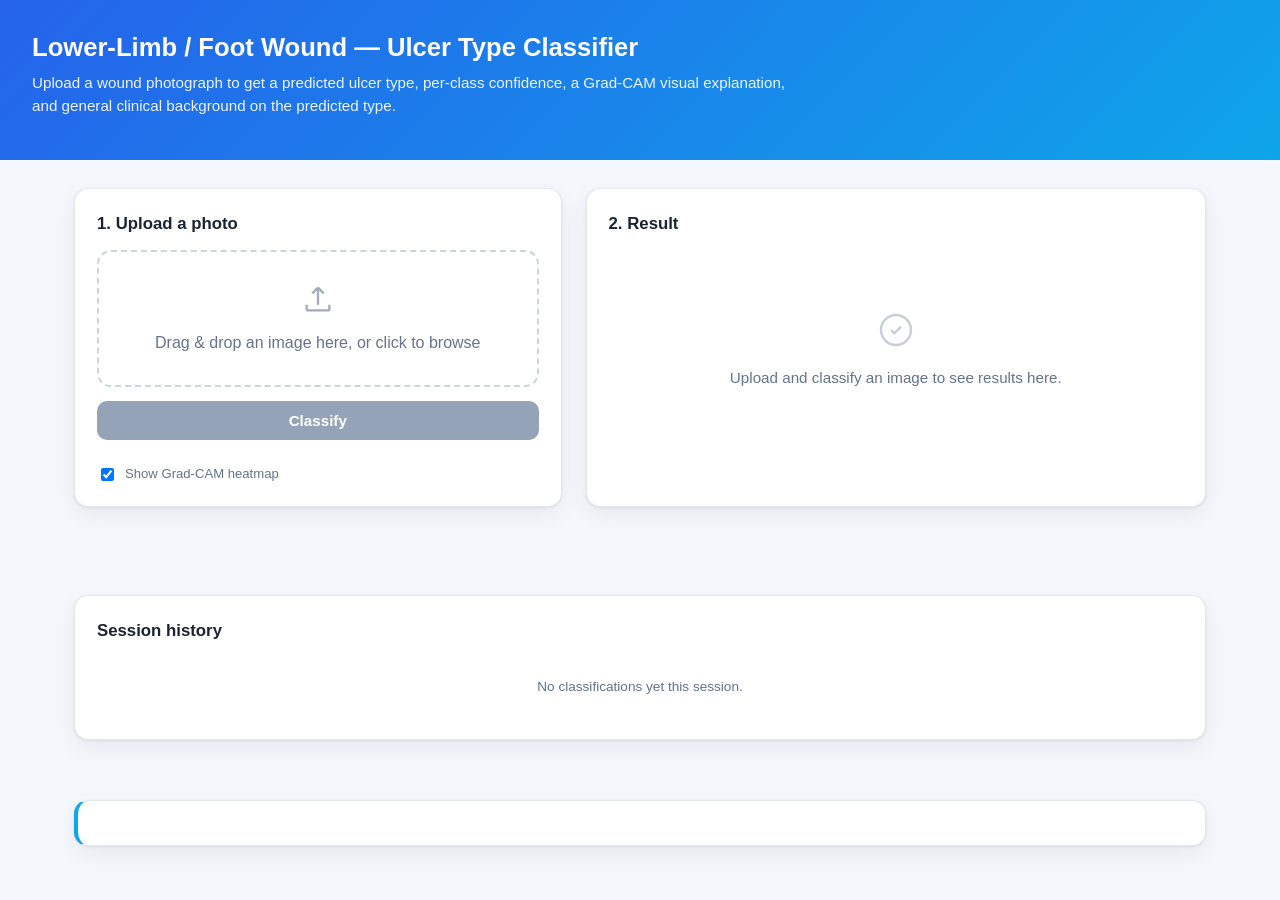
==== webapp/static/index.html @ a4d09da7 "Add inference web app (Flask) and Gradio quick-look UI inference_core.py holds the shared WoundClass" ====
<!doctype html>
<html lang="en">
<head>
<meta charset="utf-8">
<meta name="viewport" content="width=device-width, initial-scale=1">
<title>Wound Ulcer Type Classifier</title>
<link rel="stylesheet" href="style.css">
</head>
<body>

<div class="topbar">
  <h1>Lower-Limb / Foot Wound &mdash; Ulcer Type Classifier</h1>
  <p>Upload a wound photograph to get a predicted ulcer type, per-class confidence, a Grad-CAM
     visual explanation, and general clinical background on the predicted type.</p>
  <div class="badge-row" id="badgeRow"></div>
</div>

<div class="container">

  <div class="card">
    <h2>1. Upload a photo</h2>
    <div class="dropzone" id="dropzone">
      <svg width="34" height="34" viewBox="0 0 24 24" fill="none" stroke="currentColor" stroke-width="1.6">
        <path d="M12 16V4M12 4l-4 4M12 4l4 4"/><path d="M4 16v3a1 1 0 001 1h14a1 1 0 001-1v-3"/>
      </svg>
      <div>Drag &amp; drop an image here, or click to browse</div>
      <input type="file" id="fileInput" accept="image/*">
    </div>
    <div class="preview-wrap" id="previewWrap">
      <img id="previewImg" alt="preview">
    </div>
    <button class="btn btn-primary" id="classifyBtn" disabled>
      <span class="spinner" id="spinner"></span>
      <span id="classifyBtnText">Classify</span>
    </button>

    <div class="samples" id="samplesRow"></div>

    <div class="toggle-row">
      <input type="checkbox" id="camToggle" checked>
      <label for="camToggle">Show Grad-CAM heatmap</label>
    </div>
  </div>

  <div class="card">
    <h2>2. Result</h2>
    <div id="resultEmpty" class="result-empty">
      <svg width="40" height="40" viewBox="0 0 24 24" fill="none" stroke="currentColor" stroke-width="1.4">
        <circle cx="12" cy="12" r="9"/><path d="M9 12l2 2 4-4"/>
      </svg>
      <div>Upload and classify an image to see results here.</div>
    </div>
    <div id="resultContent" style="display:none;"></div>
  </div>

</div>

<div class="container" style="grid-template-columns: 1fr;">
  <div class="card">
    <h2>Session history</h2>
    <div class="history-list" id="historyList">
      <div class="history-empty">No classifications yet this session.</div>
    </div>
  </div>
</div>

<div class="disclaimer">
  <div class="card" id="disclaimerCard"></div>
</div>

<script src="script.js"></script>
</body>
</html>
---- webapp/static/style.css ----
:root {
  --bg: #f4f7fb;
  --surface: #ffffff;
  --border: #e2e8f0;
  --text: #1a2332;
  --text-muted: #64748b;
  --primary: #2563eb;
  --primary-dark: #1d4ed8;
  --accent: #0ea5e9;
  --warn-bg: #fff7ed;
  --warn-border: #fdba74;
  --warn-text: #9a3412;
  --danger: #dc2626;
  --success: #16a34a;
  --radius: 14px;
  --shadow: 0 1px 3px rgba(15, 23, 42, 0.08), 0 8px 24px rgba(15, 23, 42, 0.06);
  --venous: #7c3aed;
  --diabetic: #ea580c;
  --pressure: #0891b2;
  --surgical: #16a34a;
}

* { box-sizing: border-box; }

body {
  margin: 0;
  font-family: "Segoe UI", -apple-system, BlinkMacSystemFont, Roboto, sans-serif;
  background: var(--bg);
  color: var(--text);
  line-height: 1.5;
}

.topbar {
  background: linear-gradient(135deg, var(--primary) 0%, var(--accent) 100%);
  color: white;
  padding: 28px 32px;
}

.topbar h1 {
  margin: 0 0 6px 0;
  font-size: 1.6rem;
  font-weight: 700;
}

.topbar p {
  margin: 0;
  opacity: 0.92;
  font-size: 0.95rem;
  max-width: 780px;
}

.badge-row {
  display: flex;
  gap: 10px;
  margin-top: 14px;
  flex-wrap: wrap;
}

.badge {
  background: rgba(255, 255, 255, 0.18);
  border: 1px solid rgba(255, 255, 255, 0.35);
  border-radius: 999px;
  padding: 5px 14px;
  font-size: 0.82rem;
  font-weight: 600;
}

.container {
  max-width: 1180px;
  margin: 0 auto;
  padding: 28px 24px 60px;
  display: grid;
  grid-template-columns: 1.1fr 1.4fr;
  gap: 24px;
}

@media (max-width: 900px) {
  .container { grid-template-columns: 1fr; }
}

.card {
  background: var(--surface);
  border: 1px solid var(--border);
  border-radius: var(--radius);
  box-shadow: var(--shadow);
  padding: 22px;
}

.card h2 {
  margin: 0 0 14px 0;
  font-size: 1.05rem;
  font-weight: 700;
}

.dropzone {
  border: 2px dashed #cbd5e1;
  border-radius: var(--radius);
  padding: 30px 16px;
  text-align: center;
  cursor: pointer;
  transition: border-color 0.15s, background 0.15s;
  color: var(--text-muted);
}

.dropzone.dragover, .dropzone:hover {
  border-color: var(--primary);
  background: #eff6ff;
}

.dropzone svg { margin-bottom: 8px; opacity: 0.6; }

#fileInput { display: none; }

.preview-wrap {
  margin-top: 16px;
  display: none;
}

.preview-wrap img {
  width: 100%;
  border-radius: 10px;
  border: 1px solid var(--border);
  max-height: 320px;
  object-fit: contain;
  background: #0b1220;
}

.btn {
  display: inline-flex;
  align-items: center;
  gap: 8px;
  justify-content: center;
  border: none;
  border-radius: 10px;
  padding: 11px 20px;
  font-size: 0.95rem;
  font-weight: 600;
  cursor: pointer;
  transition: background 0.15s, transform 0.05s;
}

.btn:active { transform: scale(0.98); }
.btn-primary { background: var(--primary); color: white; width: 100%; margin-top: 14px; }
.btn-primary:hover { background: var(--primary-dark); }
.btn-primary:disabled { background: #94a3b8; cursor: not-allowed; }
.btn-ghost { background: transparent; color: var(--primary); border: 1px solid var(--border); }
.btn-ghost:hover { background: #f1f5f9; }
.btn-sm { padding: 6px 12px; font-size: 0.82rem; }

.samples {
  display: flex;
  gap: 8px;
  margin-top: 14px;
  flex-wrap: wrap;
}

.samples img {
  width: 52px;
  height: 52px;
  object-fit: cover;
  border-radius: 8px;
  border: 2px solid transparent;
  cursor: pointer;
  opacity: 0.85;
}

.samples img:hover { opacity: 1; border-color: var(--primary); }

.result-empty {
  color: var(--text-muted);
  text-align: center;
  padding: 60px 16px;
  font-size: 0.95rem;
}

.result-empty svg { opacity: 0.35; margin-bottom: 10px; }

.pred-header {
  display: flex;
  align-items: center;
  gap: 14px;
  margin-bottom: 18px;
}

.pred-dot {
  width: 14px; height: 14px; border-radius: 50%; flex-shrink: 0;
}

.pred-title { font-size: 1.25rem; font-weight: 700; }
.pred-confidence { color: var(--text-muted); font-size: 0.9rem; }

.uncertain-banner {
  background: var(--warn-bg);
  border: 1px solid var(--warn-border);
  color: var(--warn-text);
  border-radius: 10px;
  padding: 10px 14px;
  font-size: 0.85rem;
  margin-bottom: 16px;
}

.bar-row { margin-bottom: 10px; }
.bar-label {
  display: flex;
  justify-content: space-between;
  font-size: 0.82rem;
  margin-bottom: 4px;
  color: var(--text-muted);
}
.bar-track {
  background: #eef2f7;
  border-radius: 999px;
  height: 9px;
  overflow: hidden;
}
.bar-fill { height: 100%; border-radius: 999px; transition: width 0.4s ease; }

.images-row {
  display: grid;
  grid-template-columns: 1fr 1fr;
  gap: 10px;
  margin: 18px 0;
}
.images-row figure { margin: 0; }
.images-row img {
  width: 100%;
  border-radius: 10px;
  border: 1px solid var(--border);
}
.images-row figcaption {
  font-size: 0.75rem;
  color: var(--text-muted);
  text-align: center;
  margin-top: 4px;
}

.info-box {
  background: #f8fafc;
  border-radius: 10px;
  padding: 14px 16px;
  margin-top: 4px;
  font-size: 0.88rem;
}
.info-box ul { margin: 8px 0 0 18px; padding: 0; }
.info-box li { margin-bottom: 4px; }

.actions-row {
  display: flex;
  gap: 10px;
  margin-top: 16px;
}

.history-list {
  display: flex;
  flex-direction: column;
  gap: 8px;
  max-height: 360px;
  overflow-y: auto;
}

.history-item {
  display: flex;
  align-items: center;
  gap: 10px;
  padding: 8px;
  border-radius: 10px;
  cursor: pointer;
  border: 1px solid transparent;
}
.history-item:hover { background: #f1f5f9; border-color: var(--border); }
.history-item img {
  width: 42px; height: 42px; border-radius: 8px; object-fit: cover; flex-shrink: 0;
}
.history-item .meta { flex: 1; min-width: 0; }
.history-item .meta .name { font-weight: 600; font-size: 0.85rem; }
.history-item .meta .sub { font-size: 0.75rem; color: var(--text-muted); }
.history-empty { color: var(--text-muted); font-size: 0.85rem; text-align: center; padding: 20px 0; }

.disclaimer {
  max-width: 1180px;
  margin: 0 auto 40px;
  padding: 0 24px;
}
.disclaimer .card {
  font-size: 0.82rem;
  color: var(--text-muted);
  border-left: 4px solid var(--accent);
}
.disclaimer strong { color: var(--text); }

.spinner {
  width: 16px; height: 16px;
  border: 2px solid rgba(255,255,255,0.4);
  border-top-color: white;
  border-radius: 50%;
  animation: spin 0.7s linear infinite;
  display: none;
}
@keyframes spin { to { transform: rotate(360deg); } }

.toggle-row {
  display: flex;
  align-items: center;
  gap: 8px;
  font-size: 0.82rem;
  color: var(--text-muted);
  margin-top: 10px;
}
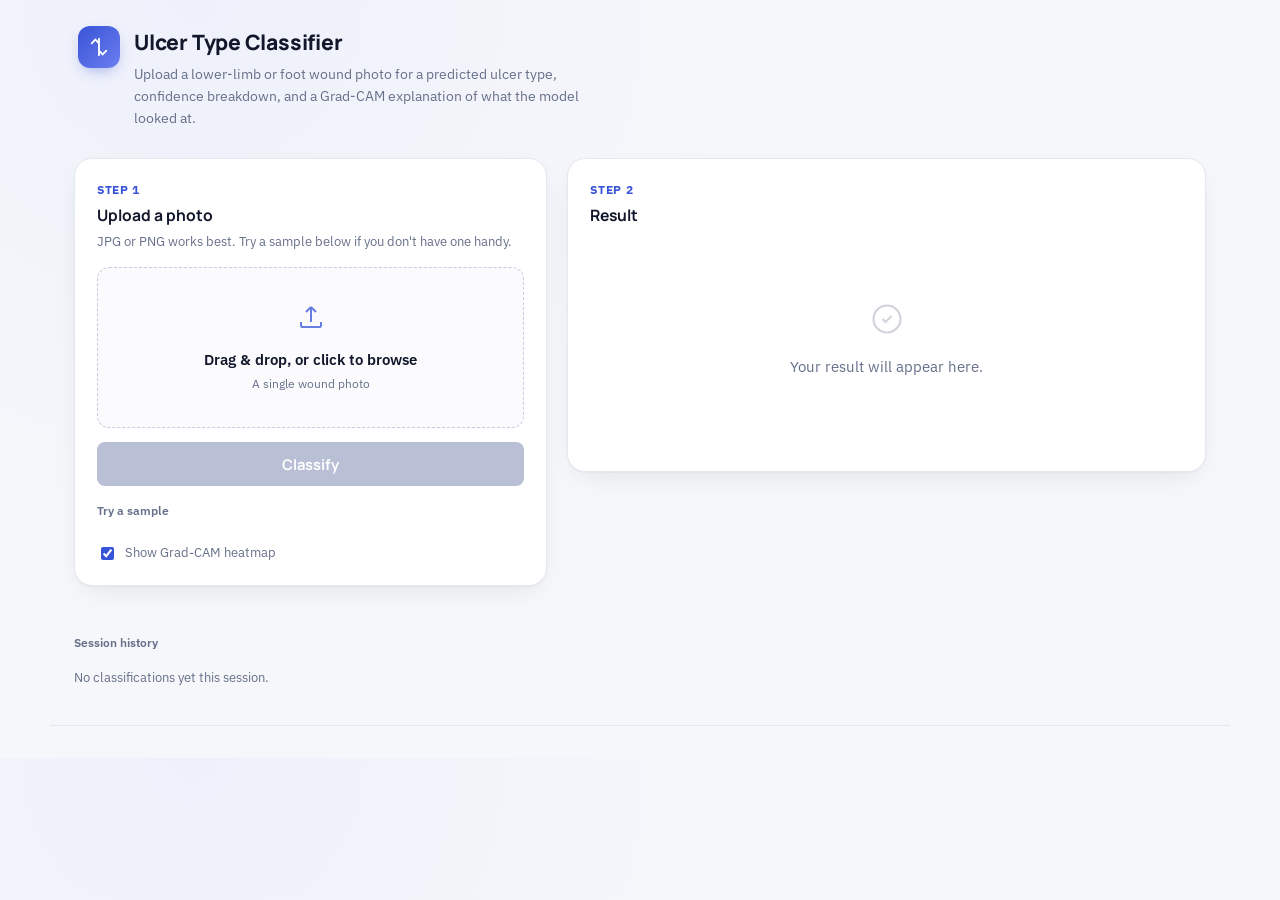
==== commit 41219b30: "Redesign web app UI, add standalone PDF report Web app: refined palette (indigo primary, per-class s" ====
--- a/webapp/static/index.html
+++ b/webapp/static/index.html
@@ -9,21 +9,34 @@
 <body>
 
 <div class="topbar">
-  <h1>Lower-Limb / Foot Wound &mdash; Ulcer Type Classifier</h1>
-  <p>Upload a wound photograph to get a predicted ulcer type, per-class confidence, a Grad-CAM
-     visual explanation, and general clinical background on the predicted type.</p>
-  <div class="badge-row" id="badgeRow"></div>
+  <div class="brand-block">
+    <div class="brand-mark">
+      <svg width="22" height="22" viewBox="0 0 24 24" fill="none" stroke="white" stroke-width="2" stroke-linecap="round">
+        <path d="M12 3v18M4 8l4-4 4 4M20 16l-4 4-4-4"/>
+      </svg>
+    </div>
+    <div>
+      <h1>Ulcer Type Classifier</h1>
+      <p class="sub">Upload a lower-limb or foot wound photo for a predicted ulcer type,
+        confidence breakdown, and a Grad-CAM explanation of what the model looked at.</p>
+    </div>
+  </div>
+  <div class="stat-strip" id="statStrip"></div>
 </div>
 
 <div class="container">
 
   <div class="card">
-    <h2>1. Upload a photo</h2>
+    <div class="step-label">Step 1</div>
+    <h2>Upload a photo</h2>
+    <p class="hint">JPG or PNG works best. Try a sample below if you don't have one handy.</p>
+
     <div class="dropzone" id="dropzone">
-      <svg width="34" height="34" viewBox="0 0 24 24" fill="none" stroke="currentColor" stroke-width="1.6">
+      <svg width="30" height="30" viewBox="0 0 24 24" fill="none" stroke="currentColor" stroke-width="1.6">
         <path d="M12 16V4M12 4l-4 4M12 4l4 4"/><path d="M4 16v3a1 1 0 001 1h14a1 1 0 001-1v-3"/>
       </svg>
-      <div>Drag &amp; drop an image here, or click to browse</div>
+      <div class="cta">Drag &amp; drop, or click to browse</div>
+      <div class="cta2">A single wound photo</div>
       <input type="file" id="fileInput" accept="image/*">
     </div>
     <div class="preview-wrap" id="previewWrap">
@@ -34,6 +47,7 @@
       <span id="classifyBtnText">Classify</span>
     </button>
 
+    <div class="samples-label">Try a sample</div>
     <div class="samples" id="samplesRow"></div>
 
     <div class="toggle-row">
@@ -43,30 +57,27 @@
   </div>
 
   <div class="card">
-    <h2>2. Result</h2>
+    <div class="step-label">Step 2</div>
+    <h2>Result</h2>
     <div id="resultEmpty" class="result-empty">
-      <svg width="40" height="40" viewBox="0 0 24 24" fill="none" stroke="currentColor" stroke-width="1.4">
+      <svg width="36" height="36" viewBox="0 0 24 24" fill="none" stroke="currentColor" stroke-width="1.4">
         <circle cx="12" cy="12" r="9"/><path d="M9 12l2 2 4-4"/>
       </svg>
-      <div>Upload and classify an image to see results here.</div>
+      <div>Your result will appear here.</div>
     </div>
     <div id="resultContent" style="display:none;"></div>
   </div>
 
 </div>
 
-<div class="container" style="grid-template-columns: 1fr;">
-  <div class="card">
-    <h2>Session history</h2>
-    <div class="history-list" id="historyList">
-      <div class="history-empty">No classifications yet this session.</div>
-    </div>
+<div class="history-card">
+  <div class="samples-label" style="margin-top:0;">Session history</div>
+  <div class="history-list" id="historyList">
+    <div class="history-empty">No classifications yet this session.</div>
   </div>
 </div>
 
-<div class="disclaimer">
-  <div class="card" id="disclaimerCard"></div>
-</div>
+<div class="footer-note" id="footerNote"></div>
 
 <script src="script.js"></script>
 </body>
--- a/webapp/static/style.css
+++ b/webapp/static/style.css
@@ -1,128 +1,174 @@
+@import url('https://fonts.googleapis.com/css2?family=Manrope:wght@500;600;700;800&family=IBM+Plex+Sans:wght@400;500;600&display=swap');
+
 :root {
-  --bg: #f4f7fb;
+  --bg: #f6f7fa;
   --surface: #ffffff;
-  --border: #e2e8f0;
-  --text: #1a2332;
-  --text-muted: #64748b;
-  --primary: #2563eb;
-  --primary-dark: #1d4ed8;
-  --accent: #0ea5e9;
-  --warn-bg: #fff7ed;
-  --warn-border: #fdba74;
-  --warn-text: #9a3412;
-  --danger: #dc2626;
-  --success: #16a34a;
-  --radius: 14px;
-  --shadow: 0 1px 3px rgba(15, 23, 42, 0.08), 0 8px 24px rgba(15, 23, 42, 0.06);
-  --venous: #7c3aed;
-  --diabetic: #ea580c;
-  --pressure: #0891b2;
-  --surgical: #16a34a;
+  --border: #e6e8ef;
+  --text: #12172b;
+  --text-muted: #66708a;
+  --primary: #3854d6;
+  --primary-dark: #2c41ac;
+  --primary-soft: #eef0fd;
+  --warn-bg: #fff6ea;
+  --warn-border: #f3c98a;
+  --warn-text: #8a5a10;
+  --radius-lg: 18px;
+  --radius-md: 12px;
+  --radius-sm: 8px;
+  --shadow: 0 1px 2px rgba(18, 23, 43, 0.04), 0 10px 30px -12px rgba(18, 23, 43, 0.12);
+  --venous: #8451e0;
+  --diabetic: #e07a2c;
+  --pressure: #0f9db0;
+  --surgical: #16a35f;
 }
 
 * { box-sizing: border-box; }
+
+html { scroll-behavior: smooth; }
 
 body {
   margin: 0;
-  font-family: "Segoe UI", -apple-system, BlinkMacSystemFont, Roboto, sans-serif;
+  font-family: "IBM Plex Sans", -apple-system, BlinkMacSystemFont, sans-serif;
   background: var(--bg);
+  background-image: radial-gradient(circle at 15% 0%, #eef1fb 0%, var(--bg) 42%);
   color: var(--text);
-  line-height: 1.5;
-}
+  line-height: 1.55;
+}
+
+h1, h2, .brand { font-family: "Manrope", "IBM Plex Sans", sans-serif; }
 
 .topbar {
-  background: linear-gradient(135deg, var(--primary) 0%, var(--accent) 100%);
-  color: white;
-  padding: 28px 32px;
+  padding: 26px 28px 22px;
+  max-width: 1180px;
+  margin: 0 auto;
+  display: flex;
+  align-items: flex-start;
+  justify-content: space-between;
+  gap: 24px;
+  flex-wrap: wrap;
+}
+
+.brand-block { display: flex; gap: 14px; align-items: flex-start; }
+
+.brand-mark {
+  width: 42px; height: 42px;
+  border-radius: 12px;
+  background: linear-gradient(135deg, var(--primary), #6c7ef0);
+  display: flex; align-items: center; justify-content: center;
+  flex-shrink: 0;
+  box-shadow: 0 6px 16px -6px rgba(56, 84, 214, 0.55);
 }
 
 .topbar h1 {
-  margin: 0 0 6px 0;
-  font-size: 1.6rem;
-  font-weight: 700;
-}
-
-.topbar p {
+  margin: 0 0 4px 0;
+  font-size: 1.32rem;
+  font-weight: 800;
+  letter-spacing: -0.01em;
+}
+
+.topbar .sub {
   margin: 0;
-  opacity: 0.92;
-  font-size: 0.95rem;
-  max-width: 780px;
-}
-
-.badge-row {
+  color: var(--text-muted);
+  font-size: 0.9rem;
+  max-width: 480px;
+}
+
+.stat-strip {
   display: flex;
   gap: 10px;
-  margin-top: 14px;
   flex-wrap: wrap;
 }
 
-.badge {
-  background: rgba(255, 255, 255, 0.18);
-  border: 1px solid rgba(255, 255, 255, 0.35);
+.stat-chip {
+  background: var(--surface);
+  border: 1px solid var(--border);
   border-radius: 999px;
-  padding: 5px 14px;
-  font-size: 0.82rem;
+  padding: 7px 14px;
+  font-size: 0.78rem;
   font-weight: 600;
-}
+  color: var(--text-muted);
+  display: flex;
+  align-items: center;
+  gap: 6px;
+  box-shadow: var(--shadow);
+}
+
+.stat-chip b { color: var(--text); font-variant-numeric: tabular-nums; }
+.stat-chip .dot { width: 6px; height: 6px; border-radius: 50%; background: var(--primary); flex-shrink: 0; }
 
 .container {
   max-width: 1180px;
   margin: 0 auto;
-  padding: 28px 24px 60px;
+  padding: 6px 24px 40px;
   display: grid;
-  grid-template-columns: 1.1fr 1.4fr;
-  gap: 24px;
-}
-
-@media (max-width: 900px) {
+  grid-template-columns: 1fr 1.35fr;
+  gap: 20px;
+  align-items: start;
+}
+
+@media (max-width: 880px) {
   .container { grid-template-columns: 1fr; }
 }
 
 .card {
   background: var(--surface);
   border: 1px solid var(--border);
-  border-radius: var(--radius);
+  border-radius: var(--radius-lg);
   box-shadow: var(--shadow);
   padding: 22px;
 }
 
 .card h2 {
-  margin: 0 0 14px 0;
-  font-size: 1.05rem;
+  margin: 0 0 4px 0;
+  font-size: 0.98rem;
   font-weight: 700;
 }
+.card .step-label {
+  font-size: 0.72rem;
+  font-weight: 700;
+  letter-spacing: 0.06em;
+  text-transform: uppercase;
+  color: var(--primary);
+  margin-bottom: 4px;
+}
+.card .hint { color: var(--text-muted); font-size: 0.83rem; margin: 0 0 16px; }
 
 .dropzone {
-  border: 2px dashed #cbd5e1;
-  border-radius: var(--radius);
-  padding: 30px 16px;
+  border: 1.5px dashed #c7cce0;
+  border-radius: var(--radius-md);
+  padding: 34px 16px;
   text-align: center;
   cursor: pointer;
-  transition: border-color 0.15s, background 0.15s;
+  transition: border-color 0.18s ease, background 0.18s ease, transform 0.12s ease;
   color: var(--text-muted);
-}
+  background: #fbfbfe;
+}
+
+.dropzone svg { margin-bottom: 10px; color: var(--primary); opacity: 0.75; transition: transform 0.18s ease; }
 
 .dropzone.dragover, .dropzone:hover {
   border-color: var(--primary);
-  background: #eff6ff;
-}
-
-.dropzone svg { margin-bottom: 8px; opacity: 0.6; }
+  background: var(--primary-soft);
+}
+.dropzone:hover svg { transform: translateY(-2px); }
+.dropzone .cta { font-weight: 600; color: var(--text); font-size: 0.92rem; }
+.dropzone .cta2 { font-size: 0.78rem; margin-top: 2px; }
 
 #fileInput { display: none; }
 
 .preview-wrap {
-  margin-top: 16px;
+  margin-top: 14px;
   display: none;
+  animation: fadeIn 0.25s ease;
 }
 
 .preview-wrap img {
   width: 100%;
-  border-radius: 10px;
+  border-radius: var(--radius-md);
   border: 1px solid var(--border);
-  max-height: 320px;
+  max-height: 280px;
   object-fit: contain;
-  background: #0b1220;
+  background: #0c1120;
 }
 
 .btn {
@@ -131,165 +177,116 @@
   gap: 8px;
   justify-content: center;
   border: none;
-  border-radius: 10px;
-  padding: 11px 20px;
-  font-size: 0.95rem;
-  font-weight: 600;
+  border-radius: var(--radius-sm);
+  padding: 12px 20px;
+  font-size: 0.92rem;
+  font-family: "Manrope", sans-serif;
+  font-weight: 700;
   cursor: pointer;
-  transition: background 0.15s, transform 0.05s;
+  transition: background 0.15s ease, transform 0.06s ease, box-shadow 0.15s ease;
 }
 
 .btn:active { transform: scale(0.98); }
-.btn-primary { background: var(--primary); color: white; width: 100%; margin-top: 14px; }
-.btn-primary:hover { background: var(--primary-dark); }
-.btn-primary:disabled { background: #94a3b8; cursor: not-allowed; }
+.btn-primary {
+  background: var(--primary); color: white; width: 100%; margin-top: 14px;
+  box-shadow: 0 8px 20px -8px rgba(56, 84, 214, 0.55);
+}
+.btn-primary:hover:not(:disabled) { background: var(--primary-dark); }
+.btn-primary:disabled { background: #b9bfd4; box-shadow: none; cursor: not-allowed; }
 .btn-ghost { background: transparent; color: var(--primary); border: 1px solid var(--border); }
-.btn-ghost:hover { background: #f1f5f9; }
-.btn-sm { padding: 6px 12px; font-size: 0.82rem; }
-
-.samples {
-  display: flex;
-  gap: 8px;
-  margin-top: 14px;
-  flex-wrap: wrap;
-}
+.btn-ghost:hover { background: var(--primary-soft); }
+.btn-sm { padding: 7px 13px; font-size: 0.8rem; }
+
+.samples-label { font-size: 0.76rem; color: var(--text-muted); margin: 16px 0 8px; font-weight: 600; }
+.samples { display: flex; gap: 8px; flex-wrap: wrap; }
 
 .samples img {
-  width: 52px;
-  height: 52px;
+  width: 46px; height: 46px;
   object-fit: cover;
-  border-radius: 8px;
+  border-radius: 9px;
   border: 2px solid transparent;
   cursor: pointer;
-  opacity: 0.85;
-}
-
-.samples img:hover { opacity: 1; border-color: var(--primary); }
+  opacity: 0.88;
+  transition: transform 0.12s ease, border-color 0.12s ease, opacity 0.12s ease;
+}
+.samples img:hover { opacity: 1; border-color: var(--primary); transform: translateY(-2px); }
 
 .result-empty {
   color: var(--text-muted);
   text-align: center;
-  padding: 60px 16px;
-  font-size: 0.95rem;
-}
-
-.result-empty svg { opacity: 0.35; margin-bottom: 10px; }
-
-.pred-header {
-  display: flex;
-  align-items: center;
-  gap: 14px;
-  margin-bottom: 18px;
-}
-
-.pred-dot {
-  width: 14px; height: 14px; border-radius: 50%; flex-shrink: 0;
-}
-
-.pred-title { font-size: 1.25rem; font-weight: 700; }
-.pred-confidence { color: var(--text-muted); font-size: 0.9rem; }
+  padding: 70px 16px;
+  font-size: 0.92rem;
+}
+.result-empty svg { opacity: 0.3; margin-bottom: 12px; }
+
+#resultContent { animation: fadeIn 0.3s ease; }
+
+.pred-header { display: flex; align-items: center; gap: 14px; margin-bottom: 18px; }
+.pred-dot { width: 13px; height: 13px; border-radius: 50%; flex-shrink: 0; box-shadow: 0 0 0 4px currentColor; opacity: 0.9; }
+.pred-title { font-family: "Manrope", sans-serif; font-size: 1.2rem; font-weight: 800; letter-spacing: -0.01em; }
+.pred-confidence { color: var(--text-muted); font-size: 0.86rem; font-variant-numeric: tabular-nums; }
 
 .uncertain-banner {
   background: var(--warn-bg);
   border: 1px solid var(--warn-border);
   color: var(--warn-text);
-  border-radius: 10px;
-  padding: 10px 14px;
-  font-size: 0.85rem;
+  border-radius: var(--radius-sm);
+  padding: 11px 14px;
+  font-size: 0.83rem;
   margin-bottom: 16px;
 }
 
-.bar-row { margin-bottom: 10px; }
+.bar-row { margin-bottom: 11px; }
 .bar-label {
-  display: flex;
-  justify-content: space-between;
-  font-size: 0.82rem;
-  margin-bottom: 4px;
-  color: var(--text-muted);
-}
-.bar-track {
-  background: #eef2f7;
-  border-radius: 999px;
-  height: 9px;
-  overflow: hidden;
-}
-.bar-fill { height: 100%; border-radius: 999px; transition: width 0.4s ease; }
+  display: flex; justify-content: space-between;
+  font-size: 0.8rem; margin-bottom: 4px; color: var(--text-muted);
+  font-variant-numeric: tabular-nums;
+}
+.bar-track { background: #eef0f6; border-radius: 999px; height: 8px; overflow: hidden; }
+.bar-fill { height: 100%; border-radius: 999px; transition: width 0.5s cubic-bezier(.2,.8,.2,1); }
 
 .images-row {
-  display: grid;
-  grid-template-columns: 1fr 1fr;
-  gap: 10px;
-  margin: 18px 0;
+  display: grid; grid-template-columns: 1fr 1fr; gap: 10px; margin: 18px 0;
 }
 .images-row figure { margin: 0; }
-.images-row img {
-  width: 100%;
-  border-radius: 10px;
+.images-row img { width: 100%; border-radius: var(--radius-md); border: 1px solid var(--border); }
+.images-row figcaption { font-size: 0.72rem; color: var(--text-muted); text-align: center; margin-top: 5px; }
+
+.info-box {
+  background: #fafbfd;
   border: 1px solid var(--border);
-}
-.images-row figcaption {
-  font-size: 0.75rem;
-  color: var(--text-muted);
-  text-align: center;
+  border-radius: var(--radius-md);
+  padding: 15px 17px;
   margin-top: 4px;
-}
-
-.info-box {
-  background: #f8fafc;
-  border-radius: 10px;
-  padding: 14px 16px;
-  margin-top: 4px;
-  font-size: 0.88rem;
+  font-size: 0.87rem;
 }
 .info-box ul { margin: 8px 0 0 18px; padding: 0; }
 .info-box li { margin-bottom: 4px; }
 
-.actions-row {
-  display: flex;
-  gap: 10px;
-  margin-top: 16px;
-}
-
-.history-list {
-  display: flex;
-  flex-direction: column;
-  gap: 8px;
-  max-height: 360px;
-  overflow-y: auto;
-}
-
+.actions-row { display: flex; gap: 10px; margin-top: 16px; }
+
+.history-card { max-width: 1180px; margin: 8px auto 0; padding: 0 24px; }
+.history-list { display: flex; gap: 10px; overflow-x: auto; padding-bottom: 4px; }
 .history-item {
-  display: flex;
-  align-items: center;
-  gap: 10px;
-  padding: 8px;
-  border-radius: 10px;
-  cursor: pointer;
-  border: 1px solid transparent;
-}
-.history-item:hover { background: #f1f5f9; border-color: var(--border); }
-.history-item img {
-  width: 42px; height: 42px; border-radius: 8px; object-fit: cover; flex-shrink: 0;
-}
-.history-item .meta { flex: 1; min-width: 0; }
-.history-item .meta .name { font-weight: 600; font-size: 0.85rem; }
-.history-item .meta .sub { font-size: 0.75rem; color: var(--text-muted); }
-.history-empty { color: var(--text-muted); font-size: 0.85rem; text-align: center; padding: 20px 0; }
-
-.disclaimer {
-  max-width: 1180px;
-  margin: 0 auto 40px;
-  padding: 0 24px;
-}
-.disclaimer .card {
-  font-size: 0.82rem;
-  color: var(--text-muted);
-  border-left: 4px solid var(--accent);
-}
-.disclaimer strong { color: var(--text); }
+  display: flex; flex-direction: column; gap: 6px;
+  min-width: 78px; cursor: pointer; border-radius: var(--radius-sm);
+  padding: 4px; transition: background 0.12s ease;
+}
+.history-item:hover { background: var(--primary-soft); }
+.history-item img { width: 70px; height: 70px; border-radius: 10px; object-fit: cover; }
+.history-item .name { font-size: 0.72rem; font-weight: 600; text-align: center; }
+.history-item .sub { font-size: 0.68rem; color: var(--text-muted); text-align: center; }
+.history-empty { color: var(--text-muted); font-size: 0.83rem; padding: 6px 0; }
+
+.footer-note {
+  max-width: 1180px; margin: 28px auto 0; padding: 16px 24px;
+  font-size: 0.78rem; color: var(--text-muted); line-height: 1.6;
+  border-top: 1px solid var(--border);
+}
+.footer-note strong { color: var(--text); }
 
 .spinner {
-  width: 16px; height: 16px;
+  width: 15px; height: 15px;
   border: 2px solid rgba(255,255,255,0.4);
   border-top-color: white;
   border-radius: 50%;
@@ -297,12 +294,10 @@
   display: none;
 }
 @keyframes spin { to { transform: rotate(360deg); } }
+@keyframes fadeIn { from { opacity: 0; transform: translateY(4px); } to { opacity: 1; transform: none; } }
 
 .toggle-row {
-  display: flex;
-  align-items: center;
-  gap: 8px;
-  font-size: 0.82rem;
-  color: var(--text-muted);
-  margin-top: 10px;
-}
+  display: flex; align-items: center; gap: 8px;
+  font-size: 0.8rem; color: var(--text-muted); margin-top: 14px;
+}
+.toggle-row input { accent-color: var(--primary); }
